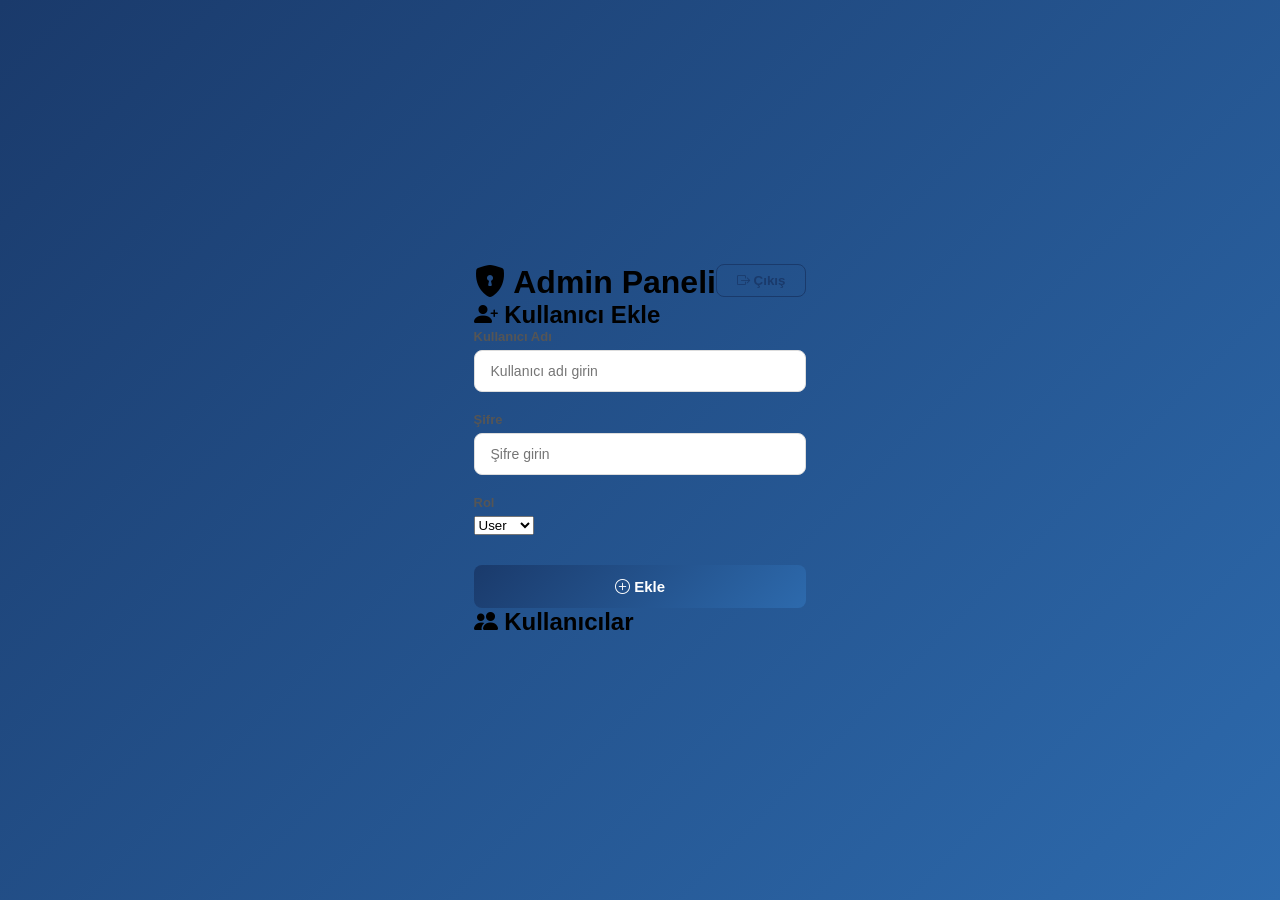
==== frontend/admin.html @ 12fd13e5 "admin sayfası eklendi ve rol tabanlı yonlendırme eklendı" ====
<!DOCTYPE html>
<html lang="tr">
<head>
    <meta charset="UTF-8">
    <meta name="viewport" content="width=device-width, initial-scale=1.0">
    <title>Admin Paneli - Kurum Arşivi</title>
    <link rel="stylesheet" href="style.css">
    <link rel="stylesheet" href="https://cdn.jsdelivr.net/npm/bootstrap-icons@1.11.3/font/bootstrap-icons.css">
</head>
<body>
    <div id="admin-page">
        <h1><i class="bi bi-shield-lock-fill"></i> Admin Paneli
            <button class="logout-btn" onclick="adminLogout()">
                <i class="bi bi-box-arrow-right"></i> Çıkış
            </button>
        </h1>

        <!-- Kullanıcı Ekle -->
        <div class="admin-card">
            <h2><i class="bi bi-person-plus-fill"></i> Kullanıcı Ekle</h2>
            <div class="input-group">
                <label>Kullanıcı Adı</label>
                <input type="text" id="new-username" placeholder="Kullanıcı adı girin" />
            </div>
            <div class="input-group">
                <label>Şifre</label>
                <input type="password" id="new-password" placeholder="Şifre girin" />
            </div>
            <div class="input-group">
                <label>Rol</label>
                <select id="new-role">
                    <option value="user">User</option>
                    <option value="admin">Admin</option>
                </select>
            </div>
            <button class="login-btn" onclick="addUser()">
                <i class="bi bi-plus-circle"></i> Ekle
            </button>
            <p id="add-message"></p>
        </div>

        <!-- Kullanıcı Listesi -->
        <div class="admin-card">
            <h2><i class="bi bi-people-fill"></i> Kullanıcılar</h2>
            <div id="user-list"></div>
        </div>
    </div>

    <script src="admin.js"></script>
</body>
</html>
---- frontend/style.css ----
* {
    margin: 0;
    padding: 0;
    box-sizing: border-box;
}

body {
    font-family: 'Segoe UI', Arial, sans-serif;
    background: linear-gradient(135deg, #1a3a6b 0%, #2d6aad 100%);
    display: flex;
    justify-content: center;
    align-items: center;
    min-height: 100vh;
}

.login-wrapper {
    display: flex;
    border-radius: 16px;
    overflow: hidden;
    box-shadow: 0 20px 60px rgba(0,0,0,0.3);
    width: 800px;
}

.login-left {
    background: #1a3a6b;
    color: white;
    padding: 60px 40px;
    flex: 1;
    display: flex;
    flex-direction: column;
    justify-content: center;
    align-items: center;
    text-align: center;
}

.login-left .logo {
    font-size: 70px;
    margin-bottom: 20px;
    color: #a8c4e0;
}
.login-left h1 {
    font-size: 24px;
    font-weight: 700;
    margin-bottom: 12px;
    color: white;
}

.login-left p {
    font-size: 14px;
    color: #a8c4e0;
    line-height: 1.6;
}

.login-right {
    background: white;
    padding: 60px 40px;
    flex: 1;
    display: flex;
    flex-direction: column;
    justify-content: center;
}

.login-right h2 {
    font-size: 22px;
    color: #1a3a6b;
    margin-bottom: 8px;
    font-weight: 700;
}

.login-right p.subtitle {
    font-size: 13px;
    color: #888;
    margin-bottom: 30px;
}

.input-group {
    margin-bottom: 20px;
}

.input-group label {
    display: block;
    font-size: 13px;
    color: #555;
    margin-bottom: 6px;
    font-weight: 600;
}

.input-group input {
    width: 100%;
    padding: 12px 16px;
    border: 1.5px solid #ddd;
    border-radius: 8px;
    font-size: 14px;
    transition: border-color 0.2s;
    outline: none;
}

.input-group input:focus {
    border-color: #2d6aad;
}

button.login-btn {
    width: 100%;
    padding: 13px;
    background: linear-gradient(135deg, #1a3a6b, #2d6aad);
    color: white;
    border: none;
    border-radius: 8px;
    font-size: 15px;
    font-weight: 600;
    cursor: pointer;
    transition: opacity 0.2s;
    margin-top: 10px;
}

button.login-btn:hover {
    opacity: 0.9;
}

#login-message {
    text-align: center;
    font-size: 13px;
    margin-top: 12px;
    min-height: 20px;
}

/* Main Page */
#main-page {
    width: 700px;
    background: white;
    border-radius: 16px;
    padding: 40px;
    box-shadow: 0 20px 60px rgba(0,0,0,0.3);
}

#main-page h1 {
    color: #1a3a6b;
    margin-bottom: 20px;
}

.search-container {
    display: flex;
    gap: 10px;
    margin: 20px 0;
}

.search-container input {
    flex: 1;
    padding: 12px 16px;
    border: 1.5px solid #ddd;
    border-radius: 8px;
    font-size: 14px;
    outline: none;
}

.search-container input:focus {
    border-color: #2d6aad;
}

.search-container button {
    padding: 12px 24px;
    background: linear-gradient(135deg, #1a3a6b, #2d6aad);
    color: white;
    border: none;
    border-radius: 8px;
    cursor: pointer;
    font-weight: 600;
}

button.logout-btn {
    padding: 8px 20px;
    background: transparent;
    color: #1a3a6b;
    border: 1.5px solid #1a3a6b;
    border-radius: 8px;
    cursor: pointer;
    font-weight: 600;
    float: right;
}

#search-results {
    margin-top: 20px;
    color: #333;
}
.document-card {
    display: flex;
    align-items: center;
    gap: 15px;
    padding: 15px;
    border: 1.5px solid #e0e8f0;
    border-radius: 8px;
    margin-bottom: 10px;
    background: white;
    transition: border-color 0.2s;
}

.document-card:hover {
    border-color: #2d6aad;
}

.document-card i {
    font-size: 28px;
    color: #2d6aad;
}

.document-title {
    font-weight: 600;
    color: #1a3a6b;
    margin-bottom: 4px;
}

.document-date {
    font-size: 12px;
    color: #888;
}

.no-result {
    text-align: center;
    color: #888;
    padding: 20px;
}
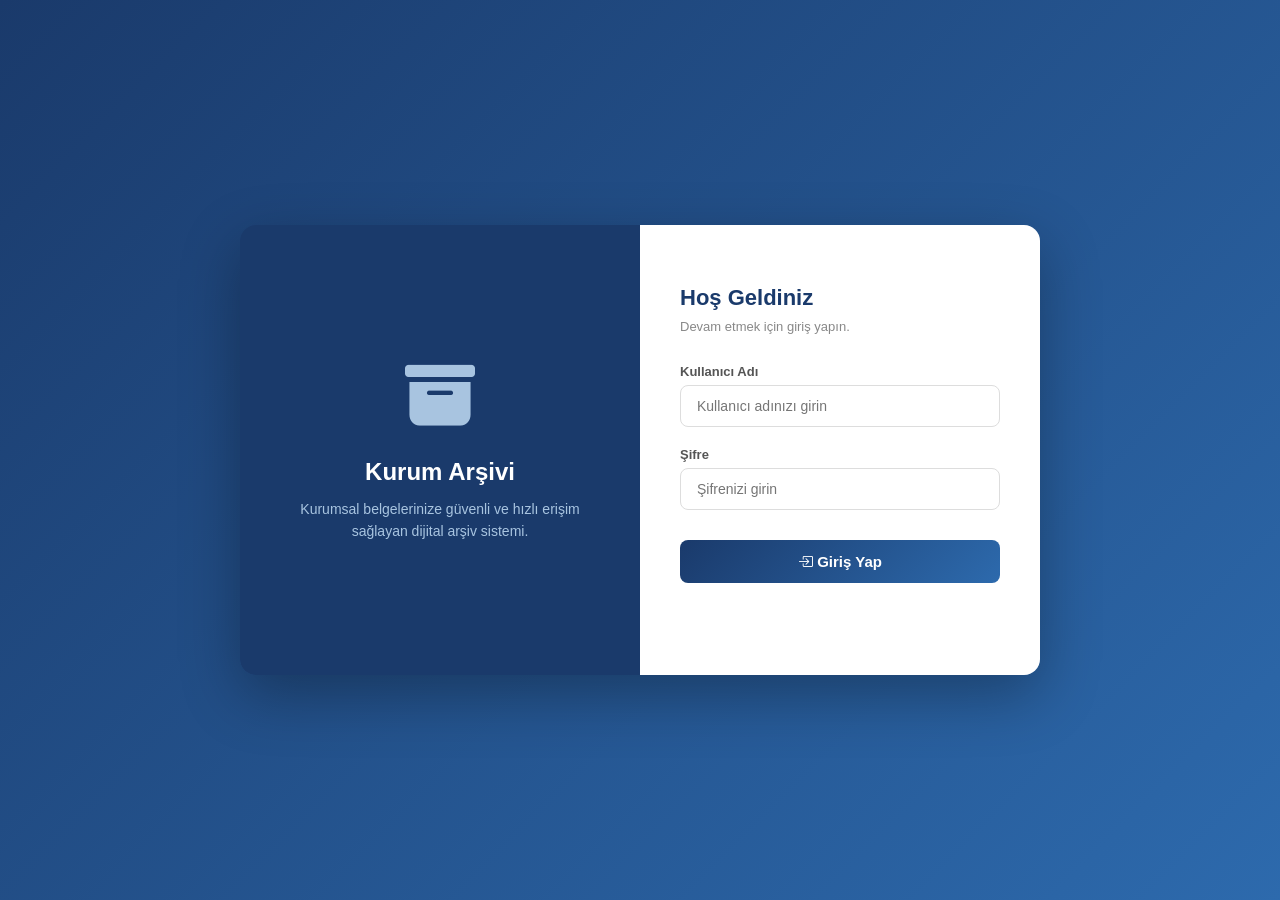
==== commit 4a9f8e0e: "admin sayfasına dokuman ekleme sileme eklendi ve sayfa yeniden düzenlendi" ====
--- a/frontend/admin.html
+++ b/frontend/admin.html
@@ -9,40 +9,90 @@
 </head>
 <body>
     <div id="admin-page">
-        <h1><i class="bi bi-shield-lock-fill"></i> Admin Paneli
+        <!-- Header -->
+        <div class="admin-header">
+            <div>
+                <h1><i class="bi bi-shield-lock-fill"></i> Admin Paneli</h1>
+                <p class="admin-welcome">Hoş geldiniz, <span id="admin-username"></span>!</p>
+            </div>
+            
+          <div style="display:flex;gap:10px;">
+            <button class="logout-btn" onclick="window.location.href='index.html'">
+              <i class="bi bi-search"></i> Arşive Git
+            </button>
             <button class="logout-btn" onclick="adminLogout()">
-                <i class="bi bi-box-arrow-right"></i> Çıkış
+              <i class="bi bi-box-arrow-right"></i> Çıkış
             </button>
-        </h1>
-
-        <!-- Kullanıcı Ekle -->
-        <div class="admin-card">
-            <h2><i class="bi bi-person-plus-fill"></i> Kullanıcı Ekle</h2>
-            <div class="input-group">
-                <label>Kullanıcı Adı</label>
-                <input type="text" id="new-username" placeholder="Kullanıcı adı girin" />
-            </div>
-            <div class="input-group">
-                <label>Şifre</label>
-                <input type="password" id="new-password" placeholder="Şifre girin" />
-            </div>
-            <div class="input-group">
-                <label>Rol</label>
-                <select id="new-role">
-                    <option value="user">User</option>
-                    <option value="admin">Admin</option>
-                </select>
-            </div>
-            <button class="login-btn" onclick="addUser()">
-                <i class="bi bi-plus-circle"></i> Ekle
-            </button>
-            <p id="add-message"></p>
+          </div>
         </div>
 
-        <!-- Kullanıcı Listesi -->
-        <div class="admin-card">
-            <h2><i class="bi bi-people-fill"></i> Kullanıcılar</h2>
-            <div id="user-list"></div>
+        <!-- Sekmeler -->
+        <div class="tab-container">
+            <button class="tab-btn active" id="tab-users" onclick="switchTab('users')">
+                <i class="bi bi-people-fill"></i> Kullanıcı Yönetimi
+            </button>
+            <button class="tab-btn" id="tab-docs" onclick="switchTab('docs')">
+                <i class="bi bi-file-earmark-text-fill"></i> Doküman Yönetimi
+            </button>
+        </div>
+
+        <!-- Kullanıcı Yönetimi -->
+        <div id="panel-users">
+            <div class="admin-card">
+                <h2><i class="bi bi-person-plus-fill"></i> Kullanıcı Ekle</h2>
+                <div class="input-group">
+                    <label>Kullanıcı Adı</label>
+                    <input type="text" id="new-username" placeholder="Kullanıcı adı girin" />
+                </div>
+                <div class="input-group">
+                    <label>Şifre</label>
+                    <input type="password" id="new-password" placeholder="Şifre girin" />
+                </div>
+                <div class="input-group">
+                    <label>Rol</label>
+                    <select id="new-role">
+                        <option value="user">User</option>
+                        <option value="admin">Admin</option>
+                    </select>
+                </div>
+                <button class="login-btn" onclick="addUser()">
+                    <i class="bi bi-plus-circle"></i> Ekle
+                </button>
+                <p id="add-message"></p>
+            </div>
+
+            <div class="admin-card">
+                <h2><i class="bi bi-people-fill"></i> Kullanıcılar</h2>
+                <div id="user-list"></div>
+            </div>
+        </div>
+
+        <!-- Doküman Yönetimi -->
+        <div id="panel-docs" style="display:none;">
+            <div class="admin-card">
+                <h2><i class="bi bi-file-earmark-plus-fill"></i> Doküman Ekle</h2>
+                <div class="input-group">
+                    <label>Başlık</label>
+                    <input type="text" id="doc-title" placeholder="Doküman başlığı" />
+                </div>
+                <div class="input-group">
+                    <label>İçerik</label>
+                    <textarea id="doc-content" placeholder="Doküman içeriği" rows="3" style="width:100%;padding:12px 16px;border:1.5px solid #ddd;border-radius:8px;font-size:14px;outline:none;resize:vertical;"></textarea>
+                </div>
+                <div class="input-group">
+                    <label>Kategori</label>
+                    <input type="text" id="doc-category" placeholder="Kategori girin" />
+                </div>
+                <button class="login-btn" onclick="addDocument()">
+                    <i class="bi bi-plus-circle"></i> Ekle
+                </button>
+                <p id="doc-message"></p>
+            </div>
+
+            <div class="admin-card">
+                <h2><i class="bi bi-file-earmark-text-fill"></i> Dokümanlar</h2>
+                <div id="doc-list"></div>
+            </div>
         </div>
     </div>
 
--- a/frontend/style.css
+++ b/frontend/style.css
@@ -218,4 +218,149 @@
     text-align: center;
     color: #888;
     padding: 20px;
-}+}
+
+/*admin için*/
+#admin-page {
+    width: 700px;
+    background: white;
+    border-radius: 16px;
+    padding: 40px;
+    box-shadow: 0 20px 60px rgba(0,0,0,0.3);
+}
+
+#admin-page h1 {
+    color: #1a3a6b;
+    margin-bottom: 30px;
+}
+
+.admin-card {
+    background: #f8fafc;
+    border: 1.5px solid #e0e8f0;
+    border-radius: 12px;
+    padding: 24px;
+    margin-bottom: 24px;
+}
+
+.admin-card h2 {
+    color: #1a3a6b;
+    font-size: 16px;
+    margin-bottom: 16px;
+}
+
+.admin-card select {
+    width: 100%;
+    padding: 12px 16px;
+    border: 1.5px solid #ddd;
+    border-radius: 8px;
+    font-size: 14px;
+    outline: none;
+}
+
+.user-card {
+    display: flex;
+    align-items: center;
+    justify-content: space-between;
+    padding: 12px 16px;
+    border: 1.5px solid #e0e8f0;
+    border-radius: 8px;
+    margin-bottom: 10px;
+    background: white;
+}
+
+.user-info {
+    display: flex;
+    align-items: center;
+    gap: 12px;
+}
+
+.user-info i {
+    font-size: 24px;
+    color: #2d6aad;
+}
+
+.user-name {
+    font-weight: 600;
+    color: #1a3a6b;
+}
+
+.user-role {
+    font-size: 12px;
+    padding: 3px 10px;
+    border-radius: 20px;
+    font-weight: 600;
+}
+
+.user-role.admin {
+    background: #fff3e0;
+    color: #e65100;
+}
+
+.user-role.user {
+    background: #e3f2fd;
+    color: #1565c0;
+}
+
+.delete-btn {
+    padding: 7px 16px;
+    background: transparent;
+    color: #c0392b;
+    border: 1.5px solid #c0392b;
+    border-radius: 8px;
+    cursor: pointer;
+    font-weight: 600;
+    font-size: 13px;
+}
+
+.delete-btn:hover {
+    background: #c0392b;
+    color: white;
+}
+/* Admin Header */
+.admin-header {
+    display: flex;
+    justify-content: space-between;
+    align-items: center;
+    margin-bottom: 24px;
+}
+
+.admin-welcome {
+    color: #2d6aad;
+    font-size: 14px;
+    margin-top: 4px;
+}
+
+.admin-welcome span {
+    font-weight: 700;
+}
+
+/* Sekmeler */
+.tab-container {
+    display: flex;
+    gap: 12px;
+    margin-bottom: 24px;
+}
+
+.tab-btn {
+    flex: 1;
+    padding: 14px;
+    border: 1.5px solid #ddd;
+    border-radius: 10px;
+    background: white;
+    color: #888;
+    font-size: 15px;
+    font-weight: 600;
+    cursor: pointer;
+    transition: all 0.2s;
+}
+
+.tab-btn:hover {
+    border-color: #2d6aad;
+    color: #2d6aad;
+}
+
+.tab-btn.active {
+    background: linear-gradient(135deg, #1a3a6b, #2d6aad);
+    color: white;
+    border-color: transparent;
+}
